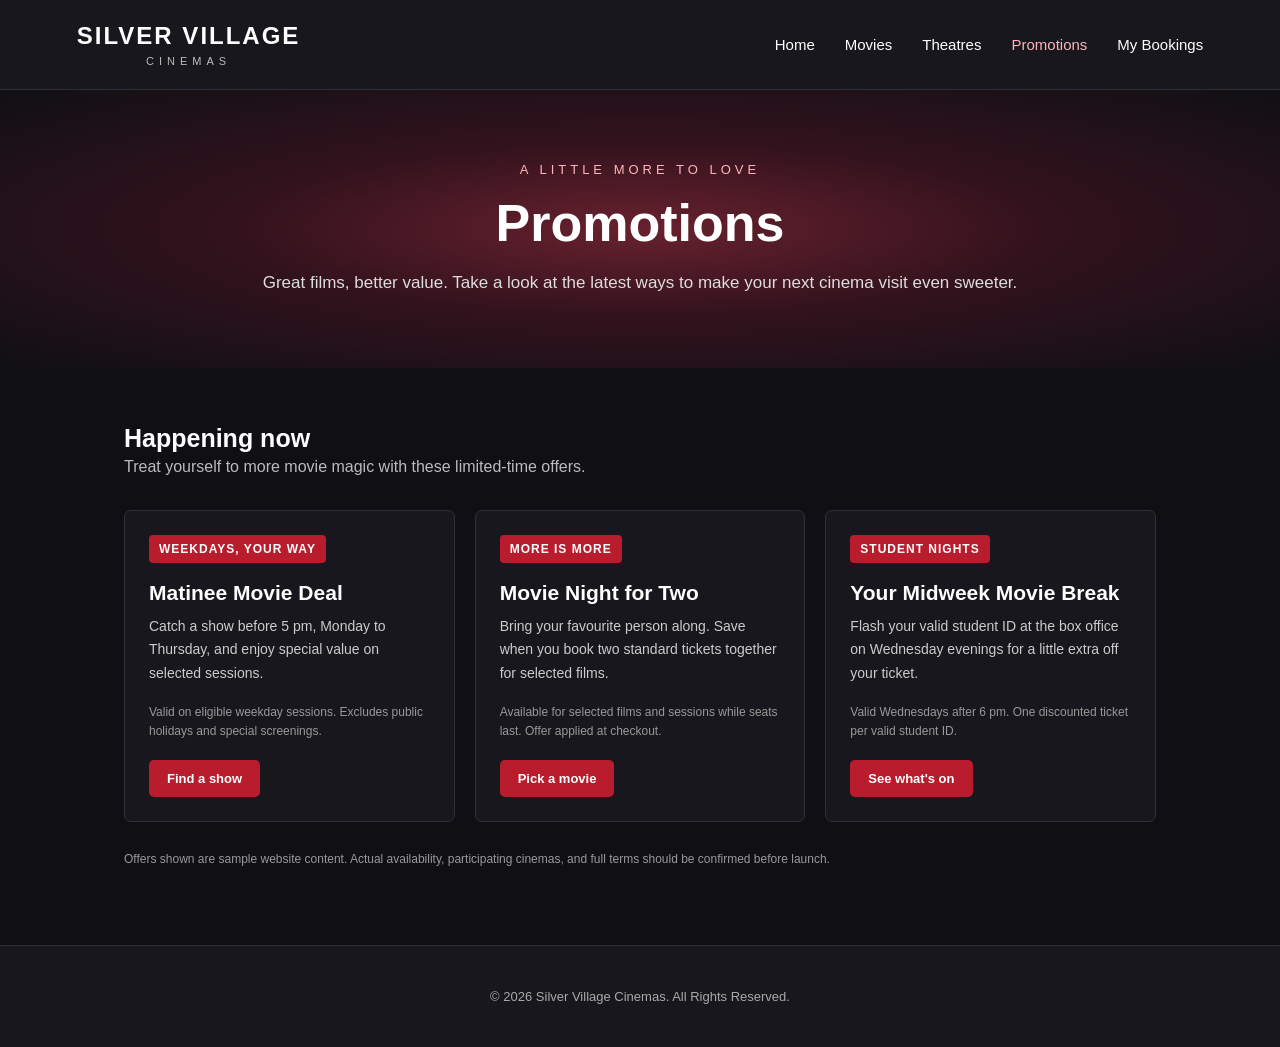
==== promotions.html @ b7fe672f "added theatre and promotions page" ====
<!DOCTYPE html>
<html lang="en">

<head>
    <meta charset="UTF-8">
    <meta name="viewport"
          content="width=device-width, initial-scale=1.0">

    <title>Promotions | Silver Village Cinemas</title>

    <link rel="stylesheet" href="style.css">
</head>

<body>

    <header class="site-header">
        <a href="index.html" class="logo">
            <h1>SILVER VILLAGE</h1>
            <span>CINEMAS</span>
        </a>

        <nav aria-label="Main navigation">
            <a href="index.html">Home</a>
            <a href="index.html#movies">Movies</a>
            <a href="theatres.html">Theatres</a>
            <a href="promotions.html" aria-current="page">Promotions</a>
            <a href="bookings.html">My Bookings</a>
        </nav>
    </header>

    <main>
        <section class="page-banner">
            <div class="page-banner-content">
                <p class="hero-label">A LITTLE MORE TO LOVE</p>
                <h2>Promotions</h2>
                <p>Great films, better value. Take a look at the latest ways to make your next cinema visit even sweeter.</p>
            </div>
        </section>

        <section class="content-section" aria-labelledby="promotion-list-heading">
            <h3 id="promotion-list-heading">Happening now</h3>
            <p class="content-intro">Treat yourself to more movie magic with these limited-time offers.</p>

            <div class="promotion-grid">
                <article class="promotion-card">
                    <div class="promotion-card-content">
                        <p class="promotion-value">Weekdays, your way</p>
                        <h4>Matinee Movie Deal</h4>
                        <p>Catch a show before 5 pm, Monday to Thursday, and enjoy special value on selected sessions.</p>
                        <p class="promotion-terms">Valid on eligible weekday sessions. Excludes public holidays and special screenings.</p>
                        <a href="index.html#movies" class="hero-btn">Find a show</a>
                    </div>
                </article>

                <article class="promotion-card">
                    <div class="promotion-card-content">
                        <p class="promotion-value">More is more</p>
                        <h4>Movie Night for Two</h4>
                        <p>Bring your favourite person along. Save when you book two standard tickets together for selected films.</p>
                        <p class="promotion-terms">Available for selected films and sessions while seats last. Offer applied at checkout.</p>
                        <a href="index.html#movies" class="hero-btn">Pick a movie</a>
                    </div>
                </article>

                <article class="promotion-card">
                    <div class="promotion-card-content">
                        <p class="promotion-value">Student nights</p>
                        <h4>Your Midweek Movie Break</h4>
                        <p>Flash your valid student ID at the box office on Wednesday evenings for a little extra off your ticket.</p>
                        <p class="promotion-terms">Valid Wednesdays after 6 pm. One discounted ticket per valid student ID.</p>
                        <a href="index.html#movies" class="hero-btn">See what's on</a>
                    </div>
                </article>
            </div>

            <p class="page-note">Offers shown are sample website content. Actual availability, participating cinemas, and full terms should be confirmed before launch.</p>
        </section>
    </main>

    <footer class="site-footer">
        <p>&copy; 2026 Silver Village Cinemas. All Rights Reserved.</p>
    </footer>

</body>
</html>
---- style.css ----
/* =========================
   GENERAL
========================= */

* {
    box-sizing: border-box;
}

html {
    scroll-behavior: smooth;
}

body {
    margin: 0;
    font-family: Arial, Helvetica, sans-serif;
    background-color: #101014;
    color: #ffffff;
}

a {
    color: inherit;
    text-decoration: none;
}

button,
input {
    font: inherit;
}

/* =========================
   HEADER
========================= */

.site-header {
    display: flex;
    justify-content: space-between;
    align-items: center;
    padding: 22px 6%;
    background-color: #17171d;
    border-bottom: 1px solid #303038;
}

.logo {
    display: flex;
    flex-direction: column;
    align-items: center;
}

.logo h1 {
    margin: 0;
    font-size: 24px;
    letter-spacing: 2px;
}

.logo span {
    margin-top: 5px;
    font-size: 11px;
    letter-spacing: 5px;
    color: #bbbbbb;
}

nav {
    display: flex;
    gap: 30px;
}

nav a {
    font-size: 15px;
    transition: color 0.2s;
}

nav a:hover {
    color: #e50914;
}

nav a[aria-current="page"] {
    color: #ffb5bd;
}

/* =========================
   PROMOTIONAL BANNER
========================= */

.hero-banner {
    min-height: 380px;
    display: flex;
    align-items: center;
    justify-content: center;
    text-align: center;
    padding: 50px 20px;

    background: radial-gradient(
        ellipse at center,
        #68212e 0%,
        #32121d 45%,
        #101014 100%
    );
}

.hero-content {
    max-width: 700px;
}

.hero-label {
    font-size: 13px;
    letter-spacing: 4px;
    color: #ffb5bd;
}

.hero-content h2 {
    font-size: clamp(32px, 5vw, 52px);
    margin: 18px 0;
}

.hero-content > p:not(.hero-label) {
    font-size: 17px;
    color: #dddddd;
}

.hero-btn {
    display: inline-block;
    margin-top: 25px;
    padding: 14px 32px;
    border-radius: 5px;
    background-color: #b91c2c;
    font-weight: bold;
    transition: background-color 0.2s;
}

.hero-btn:hover {
    background-color: #e50914;
}

/* =========================
   MOVIE SECTION
========================= */

.movie-section {
    max-width: 1300px;
    margin: 55px auto 80px;
    padding: 0 5%;
    scroll-margin-top: 30px;
}

.movie-heading {
    display: flex;
    justify-content: space-between;
    align-items: center;
    max-width: 430px;
}

.category-title {
    padding: 0;
    border: none;
    background: transparent;
    color: #ffffff;
    font-size: 26px;
    font-weight: 600;
    text-align: left;
    cursor: pointer;
}

.category-title:hover {
    color: #ffb5bd;
}

#category-counter {
    color: #999999;
    font-size: 13px;
}

/* =========================
   DRAGGABLE UNDERLINE
========================= */

.category-slider {
    display: flex;
    align-items: center;
    max-width: 430px;
    height: 24px;
    margin: 5px 0 28px;
}

#category-range {
    -webkit-appearance: none;
    appearance: none;

    width: 100%;
    height: 3px;
    margin: 0;
    border: none;
    border-radius: 3px;

    background: #44444b;
    cursor: pointer;
    touch-action: pan-y;
}

#category-range::-webkit-slider-thumb {
    -webkit-appearance: none;
    appearance: none;

    width: 26px;
    height: 7px;
    border: none;
    border-radius: 5px;

    background-color: #e50914;
    cursor: grab;
}

#category-range::-moz-range-thumb {
    width: 26px;
    height: 7px;
    border: none;
    border-radius: 5px;

    background-color: #e50914;
    cursor: grab;
}

#category-range:active::-webkit-slider-thumb {
    cursor: grabbing;
}

#category-range:focus-visible,
.category-title:focus-visible,
.buy-btn:focus-visible,
.carousel-prev:focus-visible,
.carousel-next:focus-visible {
    outline: 2px solid #ffffff;
    outline-offset: 5px;
}

/* =========================
   CAROUSEL
========================= */

.carousel-container {
    display: flex;
    align-items: center;
    gap: 15px;
    width: 100%;
}

.movie-carousel {
    display: flex;
    flex: 1;
    gap: 20px;
    min-width: 0;

    overflow-x: auto;
    padding: 5px 0 15px;

    scroll-behavior: smooth;
    scroll-snap-type: x mandatory;
    scrollbar-width: none;

    opacity: 1;
    transition: opacity 0.25s ease;
}

.movie-carousel::-webkit-scrollbar {
    display: none;
}

.movie-carousel.is-changing {
    opacity: 0;
}

.carousel-prev,
.carousel-next {
    flex-shrink: 0;
    width: 42px;
    height: 42px;

    border: 1px solid #44444b;
    border-radius: 50%;

    background-color: #24242b;
    color: #ffffff;
    font-size: 20px;
    cursor: pointer;

    transition: background-color 0.2s;
}

.carousel-prev:hover:not(:disabled),
.carousel-next:hover:not(:disabled) {
    background-color: #b91c2c;
}

.carousel-prev:disabled,
.carousel-next:disabled {
    opacity: 0.3;
    cursor: not-allowed;
}

/* =========================
   MOVIE POSTER
========================= */

.movie-card {
    position: relative;

    flex: 0 0 205px;
    width: 205px;
    aspect-ratio: 2 / 3;

    overflow: hidden;
    border-radius: 6px;
    background-color: #25252d;

    scroll-snap-align: start;
}

.movie-poster {
    display: block;
    width: 100%;
    height: 100%;
    object-fit: cover;

    transition: transform 0.3s ease;
}

.movie-card:hover .movie-poster {
    transform: scale(1.05);
}

/* =========================
   POSTER HOVER OVERLAY
========================= */

.movie-overlay {
    position: absolute;
    inset: 0;
    padding: 15px;

    display: flex;
    flex-direction: column;
    align-items: center;
    justify-content: center;

    text-align: center;
    background-color: rgba(0, 0, 0, 0.86);

    opacity: 0;
    transition: opacity 0.3s ease;
}

.movie-card:hover .movie-overlay,
.movie-card:focus-within .movie-overlay {
    opacity: 1;
}

.movie-overlay h3 {
    margin: 0 0 15px;
    font-size: 18px;
}

.movie-runtime {
    margin: 5px 0;
    font-size: 14px;
    color: #eeeeee;
}

.movie-rating {
    display: inline-block;
    padding: 5px 10px;
    margin-top: 10px;

    background-color: #3c3c46;
    border-radius: 4px;

    font-size: 12px;
    font-weight: bold;
}

.movie-advisory {
    margin: 10px 0;
    font-size: 12px;
    line-height: 1.5;
    color: #cccccc;
}

/* =========================
   BUY / VIEW DETAILS BUTTON
========================= */

.buy-btn {
    display: block;
    width: 100%;
    margin-top: 18px;
    padding: 12px 10px;

    border-radius: 5px;
    background-color: #b91c2c;
    color: #ffffff;

    font-size: 13px;
    font-weight: bold;
    text-align: center;

    transition: background-color 0.2s;
}

.buy-btn:hover {
    background-color: #e50914;
}

.empty-message {
    color: #aaaaaa;
    padding: 30px 10px;
}

/* =========================
   FOOTER
========================= */

.site-footer {
    padding: 30px 20px;
    background-color: #17171d;
    border-top: 1px solid #303038;

    color: #aaaaaa;
    text-align: center;
    font-size: 13px;
}

/* =========================
   INFORMATION PAGES
========================= */

.page-banner {
    padding: 72px 20px;
    text-align: center;
    background: radial-gradient(
        ellipse at center,
        #68212e 0%,
        #32121d 45%,
        #101014 100%
    );
}

.page-banner-content {
    max-width: 760px;
    margin: 0 auto;
}

.page-banner .hero-label {
    margin: 0;
}

.page-banner h2 {
    margin: 16px 0;
    font-size: clamp(34px, 5vw, 52px);
}

.page-banner p:not(.hero-label) {
    margin: 0;
    color: #dddddd;
    font-size: 17px;
    line-height: 1.6;
}

.content-section {
    max-width: 1160px;
    margin: 0 auto;
    padding: 56px 5% 76px;
}

.content-intro {
    max-width: 680px;
    margin: 0 0 30px;
    color: #bbbbbb;
    line-height: 1.7;
}

.content-section h3 {
    margin: 0;
    font-size: 25px;
}

.theatre-grid,
.promotion-grid {
    display: grid;
    grid-template-columns: repeat(3, minmax(0, 1fr));
    gap: 20px;
}

.theatre-card,
.promotion-card {
    overflow: hidden;
    border: 1px solid #303038;
    border-radius: 7px;
    background-color: #17171d;
}

.theatre-card {
    padding: 25px;
}

.card-kicker {
    margin: 0 0 10px;
    color: #ffb5bd;
    font-size: 11px;
    font-weight: bold;
    letter-spacing: 2px;
    text-transform: uppercase;
}

.theatre-card h4,
.promotion-card h4 {
    margin: 0;
    font-size: 21px;
}

.theatre-location {
    margin: 8px 0 18px;
    color: #bbbbbb;
}

.theatre-card p:not(.card-kicker):not(.theatre-location) {
    color: #cccccc;
    font-size: 14px;
    line-height: 1.6;
}

.amenity-list {
    display: flex;
    flex-wrap: wrap;
    gap: 8px;
    margin: 20px 0 0;
    padding: 0;
    list-style: none;
}

.amenity-list li {
    padding: 6px 9px;
    border-radius: 4px;
    background: #292930;
    color: #dddddd;
    font-size: 11px;
}

.promotion-card {
    display: flex;
    flex-direction: column;
}

.promotion-card-content {
    display: flex;
    flex: 1;
    flex-direction: column;
    align-items: flex-start;
    padding: 24px;
}

.promotion-value {
    display: inline-block;
    margin: 0 0 18px;
    padding: 7px 10px;
    border-radius: 4px;
    background: #b91c2c;
    color: #ffffff;
    font-size: 12px;
    font-weight: bold;
    letter-spacing: 1px;
    text-transform: uppercase;
}

.promotion-card h4 {
    margin-bottom: 10px;
}

.promotion-card-content > p:not(.promotion-value) {
    margin: 0 0 18px;
    color: #cccccc;
    font-size: 14px;
    line-height: 1.65;
}

.promotion-terms {
    margin-top: auto !important;
    color: #999999 !important;
    font-size: 12px !important;
}

.promotion-card .hero-btn {
    margin-top: 0;
    padding: 11px 18px;
    font-size: 13px;
}

.page-note {
    margin: 28px 0 0;
    color: #999999;
    font-size: 12px;
    line-height: 1.6;
}

.page-cta {
    display: flex;
    align-items: center;
    justify-content: space-between;
    gap: 24px;
    margin-top: 38px;
    padding: 25px;
    border: 1px solid #303038;
    border-radius: 7px;
    background: #17171d;
}

.page-cta p {
    margin: 8px 0 0;
    color: #bbbbbb;
    line-height: 1.5;
}

.page-cta .hero-btn {
    flex-shrink: 0;
    margin-top: 0;
}

.page-cta .hero-btn:focus-visible,
.promotion-card .hero-btn:focus-visible {
    outline: 2px solid #ffffff;
    outline-offset: 4px;
}

/* =========================
   SMALLER SCREENS
========================= */

@media (max-width: 768px) {

    .site-header {
        flex-direction: column;
        gap: 20px;
    }

    nav {
        flex-wrap: wrap;
        justify-content: center;
        gap: 15px;
    }

    .page-banner {
        padding: 56px 20px;
    }

    .content-section {
        padding-top: 42px;
        padding-bottom: 56px;
    }

    .theatre-grid,
    .promotion-grid {
        grid-template-columns: repeat(2, minmax(0, 1fr));
    }

    .hero-banner {
        min-height: 300px;
    }

    .movie-section {
        margin-top: 40px;
    }

    .category-title {
        font-size: 23px;
    }

    .movie-card {
        flex-basis: 165px;
        width: 165px;
    }

    .movie-carousel {
        gap: 12px;
    }

    .carousel-container {
        gap: 8px;
    }

    .carousel-prev,
    .carousel-next {
        width: 32px;
        height: 32px;
        font-size: 15px;
    }

    .page-cta {
        align-items: flex-start;
        flex-direction: column;
    }

    .movie-overlay h3 {
        font-size: 15px;
    }

    .movie-runtime,
    .movie-advisory {
        font-size: 11px;
    }
}

@media (max-width: 480px) {
    .theatre-grid,
    .promotion-grid {
        grid-template-columns: 1fr;
    }
}

/* Touchscreens: keep booking actions accessible */
@media (hover: none) {
    .movie-overlay {
        opacity: 1;
        background-color: rgba(0, 0, 0, 0.72);
    }
}

/* Accessibility */
@media (prefers-reduced-motion: reduce) {
    html,
    .movie-carousel {
        scroll-behavior: auto;
    }

    .movie-carousel,
    .movie-poster,
    .movie-overlay {
        transition: none;
    }
}
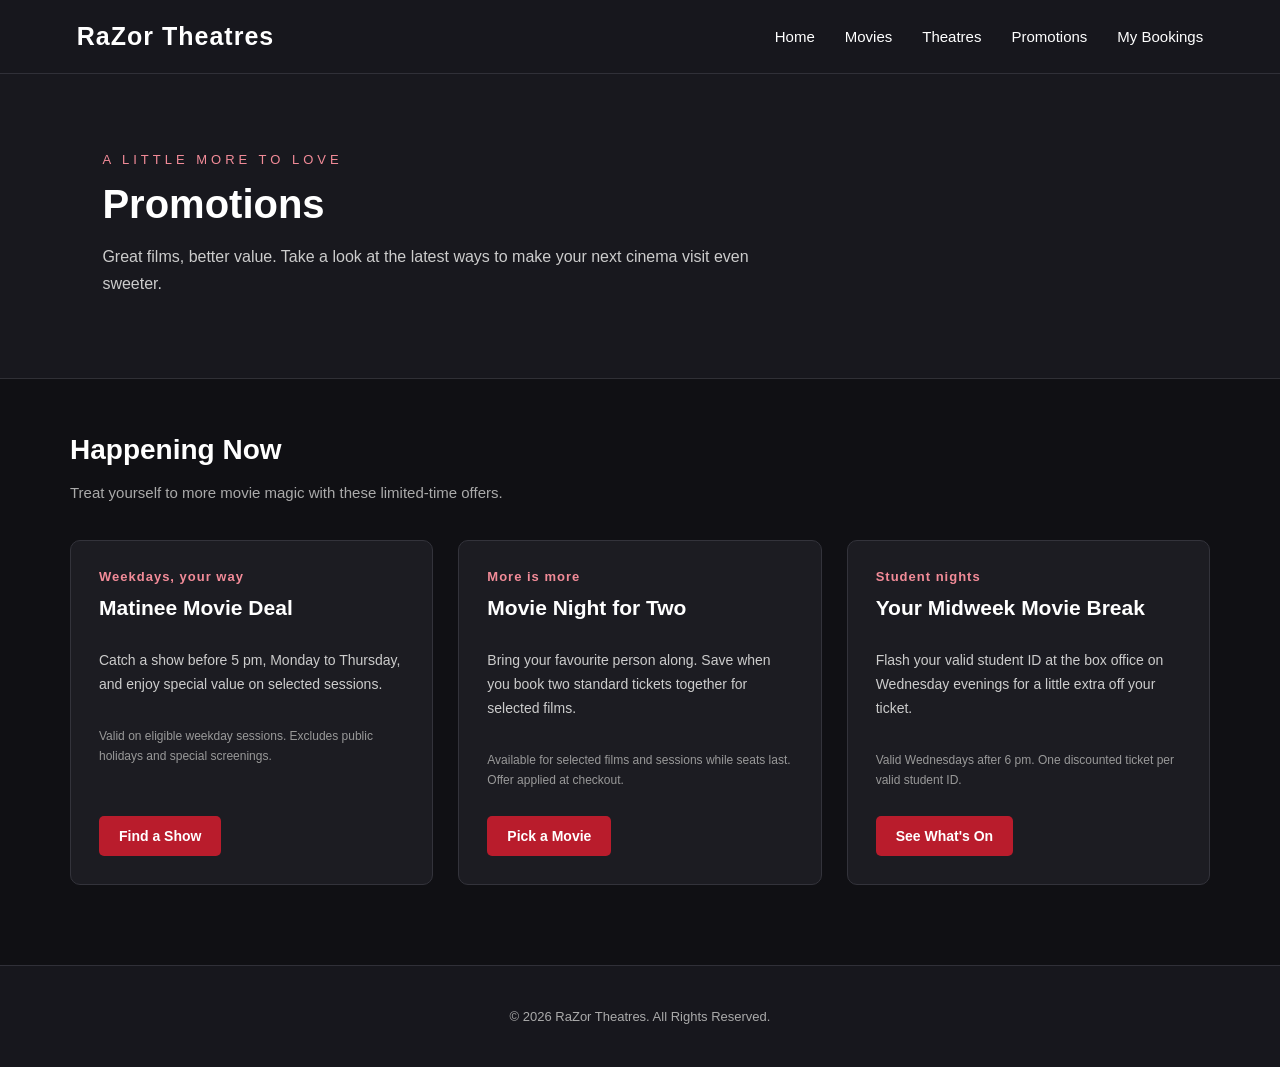
==== commit 659a4cf8: "projectcinema 2.0" ====
--- a/promotions.html
+++ b/promotions.html
@@ -1,29 +1,25 @@
+
 <!DOCTYPE html>
 <html lang="en">
 
 <head>
     <meta charset="UTF-8">
-    <meta name="viewport"
-          content="width=device-width, initial-scale=1.0">
-
-    <title>Promotions | Silver Village Cinemas</title>
-
+    <meta name="viewport" content="width=device-width, initial-scale=1.0">
+    <title>Promotions | RaZor Theatres</title>
     <link rel="stylesheet" href="style.css">
 </head>
 
 <body>
-
     <header class="site-header">
-        <a href="index.html" class="logo">
-            <h1>SILVER VILLAGE</h1>
-            <span>CINEMAS</span>
+        <a href="index.php" class="logo">
+            <h1>RaZor Theatres</h1>
         </a>
 
-        <nav aria-label="Main navigation">
-            <a href="index.html">Home</a>
-            <a href="index.html#movies">Movies</a>
-            <a href="theatres.html">Theatres</a>
-            <a href="promotions.html" aria-current="page">Promotions</a>
+        <nav>
+            <a href="index.php">Home</a>
+            <a href="index.php#movies">Movies</a>
+            <a href="theatres.php">Theatres</a>
+            <a href="promotions.html">Promotions</a>
             <a href="bookings.html">My Bookings</a>
         </nav>
     </header>
@@ -33,22 +29,35 @@
             <div class="page-banner-content">
                 <p class="hero-label">A LITTLE MORE TO LOVE</p>
                 <h2>Promotions</h2>
-                <p>Great films, better value. Take a look at the latest ways to make your next cinema visit even sweeter.</p>
+                <p>
+                    Great films, better value. Take a look at the latest ways
+                    to make your next cinema visit even sweeter.
+                </p>
             </div>
         </section>
 
         <section class="content-section" aria-labelledby="promotion-list-heading">
-            <h3 id="promotion-list-heading">Happening now</h3>
-            <p class="content-intro">Treat yourself to more movie magic with these limited-time offers.</p>
+            <h3 id="promotion-list-heading">Happening Now</h3>
+            <p class="content-intro">
+                Treat yourself to more movie magic with these limited-time offers.
+            </p>
 
             <div class="promotion-grid">
                 <article class="promotion-card">
                     <div class="promotion-card-content">
                         <p class="promotion-value">Weekdays, your way</p>
                         <h4>Matinee Movie Deal</h4>
-                        <p>Catch a show before 5 pm, Monday to Thursday, and enjoy special value on selected sessions.</p>
-                        <p class="promotion-terms">Valid on eligible weekday sessions. Excludes public holidays and special screenings.</p>
-                        <a href="index.html#movies" class="hero-btn">Find a show</a>
+                        <p>
+                            Catch a show before 5 pm, Monday to Thursday,
+                            and enjoy special value on selected sessions.
+                        </p>
+                        <p class="promotion-terms">
+                            Valid on eligible weekday sessions. Excludes public
+                            holidays and special screenings.
+                        </p>
+                        <a href="index.php#movies" class="hero-btn">
+                            Find a Show
+                        </a>
                     </div>
                 </article>
 
@@ -56,9 +65,17 @@
                     <div class="promotion-card-content">
                         <p class="promotion-value">More is more</p>
                         <h4>Movie Night for Two</h4>
-                        <p>Bring your favourite person along. Save when you book two standard tickets together for selected films.</p>
-                        <p class="promotion-terms">Available for selected films and sessions while seats last. Offer applied at checkout.</p>
-                        <a href="index.html#movies" class="hero-btn">Pick a movie</a>
+                        <p>
+                            Bring your favourite person along. Save when you book
+                            two standard tickets together for selected films.
+                        </p>
+                        <p class="promotion-terms">
+                            Available for selected films and sessions while seats
+                            last. Offer applied at checkout.
+                        </p>
+                        <a href="index.php#movies" class="hero-btn">
+                            Pick a Movie
+                        </a>
                     </div>
                 </article>
 
@@ -66,20 +83,25 @@
                     <div class="promotion-card-content">
                         <p class="promotion-value">Student nights</p>
                         <h4>Your Midweek Movie Break</h4>
-                        <p>Flash your valid student ID at the box office on Wednesday evenings for a little extra off your ticket.</p>
-                        <p class="promotion-terms">Valid Wednesdays after 6 pm. One discounted ticket per valid student ID.</p>
-                        <a href="index.html#movies" class="hero-btn">See what's on</a>
+                        <p>
+                            Flash your valid student ID at the box office on
+                            Wednesday evenings for a little extra off your ticket.
+                        </p>
+                        <p class="promotion-terms">
+                            Valid Wednesdays after 6 pm. One discounted ticket
+                            per valid student ID.
+                        </p>
+                        <a href="index.php#movies" class="hero-btn">
+                            See What's On
+                        </a>
                     </div>
                 </article>
             </div>
-
-            <p class="page-note">Offers shown are sample website content. Actual availability, participating cinemas, and full terms should be confirmed before launch.</p>
         </section>
     </main>
 
     <footer class="site-footer">
-        <p>&copy; 2026 Silver Village Cinemas. All Rights Reserved.</p>
+        <p>&copy; 2026 RaZor Theatres. All Rights Reserved.</p>
     </footer>
-
 </body>
 </html>
--- a/style.css
+++ b/style.css
@@ -1,8 +1,5 @@
 
-/* =========================
-   GENERAL
-========================= */
-
+/*General Style*/
 * {
     box-sizing: border-box;
 }
@@ -15,23 +12,20 @@
     margin: 0;
     font-family: Arial, Helvetica, sans-serif;
     background-color: #101014;
-    color: #ffffff;
+    color: white;
 }
 
 a {
+    text-decoration: none;
     color: inherit;
-    text-decoration: none;
-}
-
-button,
-input {
+}
+
+button {
     font: inherit;
 }
 
-/* =========================
-   HEADER
-========================= */
-
+
+/*Header*/
 .site-header {
     display: flex;
     justify-content: space-between;
@@ -41,52 +35,34 @@
     border-bottom: 1px solid #303038;
 }
 
-.logo {
-    display: flex;
-    flex-direction: column;
-    align-items: center;
-}
-
 .logo h1 {
     margin: 0;
-    font-size: 24px;
-    letter-spacing: 2px;
-}
-
-.logo span {
-    margin-top: 5px;
-    font-size: 11px;
-    letter-spacing: 5px;
-    color: #bbbbbb;
-}
-
-nav {
-    display: flex;
+    font-size: 25px;
+    letter-spacing: 1px;
+}
+
+.site-header nav {
+    display: flex;
+    align-items: center;
     gap: 30px;
 }
 
-nav a {
+.site-header nav a {
     font-size: 15px;
-    transition: color 0.2s;
-}
-
-nav a:hover {
+    transition: color 0.2s ease;
+}
+
+.site-header nav a:hover {
     color: #e50914;
 }
 
-nav a[aria-current="page"] {
-    color: #ffb5bd;
-}
-
-/* =========================
-   PROMOTIONAL BANNER
-========================= */
-
+
+/*Hero Banner*/
 .hero-banner {
     min-height: 380px;
     display: flex;
-    align-items: center;
     justify-content: center;
+    align-items: center;
     text-align: center;
     padding: 50px 20px;
 
@@ -109,12 +85,11 @@
 }
 
 .hero-content h2 {
-    font-size: clamp(32px, 5vw, 52px);
+    font-size: 48px;
     margin: 18px 0;
 }
 
-.hero-content > p:not(.hero-label) {
-    font-size: 17px;
+.hero-content p {
     color: #dddddd;
 }
 
@@ -122,168 +97,130 @@
     display: inline-block;
     margin-top: 25px;
     padding: 14px 32px;
+
+    background-color: #b91c2c;
     border-radius: 5px;
-    background-color: #b91c2c;
-    font-weight: bold;
-    transition: background-color 0.2s;
+
+    color: white;
+    font-weight: bold;
+
+    transition: background-color 0.2s ease;
 }
 
 .hero-btn:hover {
     background-color: #e50914;
 }
 
-/* =========================
-   MOVIE SECTION
-========================= */
-
+
+/*Movie Section*/
 .movie-section {
     max-width: 1300px;
     margin: 55px auto 80px;
     padding: 0 5%;
-    scroll-margin-top: 30px;
-}
-
-.movie-heading {
-    display: flex;
-    justify-content: space-between;
-    align-items: center;
-    max-width: 430px;
-}
-
-.category-title {
-    padding: 0;
+}
+
+/*Now Showing / Coming Soon Tabs*/
+.movie-tabs {
+    display: flex;
+    gap: 35px;
+
+    margin-bottom: 30px;
+    border-bottom: 1px solid #44444b;
+}
+
+.movie-tab {
+    position: relative;
+
+    padding: 0 0 15px;
     border: none;
-    background: transparent;
-    color: #ffffff;
-    font-size: 26px;
-    font-weight: 600;
-    text-align: left;
+
+    background: none;
+    color: #999999;
+
+    font-size: 24px;
+    font-weight: bold;
+
     cursor: pointer;
-}
-
-.category-title:hover {
-    color: #ffb5bd;
-}
-
-#category-counter {
-    color: #999999;
-    font-size: 13px;
-}
-
-/* =========================
-   DRAGGABLE UNDERLINE
-========================= */
-
-.category-slider {
-    display: flex;
-    align-items: center;
-    max-width: 430px;
-    height: 24px;
-    margin: 5px 0 28px;
-}
-
-#category-range {
-    -webkit-appearance: none;
-    appearance: none;
+    transition: color 0.2s ease;
+}
+
+.movie-tab:hover {
+    color: white;
+}
+
+.movie-tab.active {
+    color: white;
+}
+
+.movie-tab.active::after {
+    content: "";
+
+    position: absolute;
+    bottom: -1px;
+    left: 0;
 
     width: 100%;
     height: 3px;
-    margin: 0;
-    border: none;
-    border-radius: 3px;
-
-    background: #44444b;
-    cursor: pointer;
-    touch-action: pan-y;
-}
-
-#category-range::-webkit-slider-thumb {
-    -webkit-appearance: none;
-    appearance: none;
-
-    width: 26px;
-    height: 7px;
-    border: none;
-    border-radius: 5px;
 
     background-color: #e50914;
-    cursor: grab;
-}
-
-#category-range::-moz-range-thumb {
-    width: 26px;
-    height: 7px;
-    border: none;
-    border-radius: 5px;
-
-    background-color: #e50914;
-    cursor: grab;
-}
-
-#category-range:active::-webkit-slider-thumb {
-    cursor: grabbing;
-}
-
-#category-range:focus-visible,
-.category-title:focus-visible,
-.buy-btn:focus-visible,
-.carousel-prev:focus-visible,
-.carousel-next:focus-visible {
-    outline: 2px solid #ffffff;
-    outline-offset: 5px;
-}
-
-/* =========================
-   CAROUSEL
-========================= */
-
+}
+
+.movie-tab:focus-visible {
+    outline: 2px solid white;
+    outline-offset: 4px;
+}
+
+.movie-category[hidden] {
+    display: none;
+}
+
+/*Carousel Container and Movie Carousel*/
 .carousel-container {
     display: flex;
     align-items: center;
     gap: 15px;
-    width: 100%;
 }
 
 .movie-carousel {
     display: flex;
     flex: 1;
     gap: 20px;
+
     min-width: 0;
-
     overflow-x: auto;
+
     padding: 5px 0 15px;
 
     scroll-behavior: smooth;
     scroll-snap-type: x mandatory;
     scrollbar-width: none;
-
-    opacity: 1;
-    transition: opacity 0.25s ease;
 }
 
 .movie-carousel::-webkit-scrollbar {
     display: none;
-}
-
-.movie-carousel.is-changing {
-    opacity: 0;
 }
 
 .carousel-prev,
 .carousel-next {
     flex-shrink: 0;
+
     width: 42px;
     height: 42px;
 
+    display: flex;
+    justify-content: center;
+    align-items: center;
+
     border: 1px solid #44444b;
     border-radius: 50%;
 
     background-color: #24242b;
-    color: #ffffff;
+    color: white;
+
     font-size: 20px;
     cursor: pointer;
 
-    transition: background-color 0.2s;
+    transition: background-color 0.2s ease;
 }
 
 .carousel-prev:hover:not(:disabled),
@@ -297,19 +234,18 @@
     cursor: not-allowed;
 }
 
-/* =========================
-   MOVIE POSTER
-========================= */
-
+/*Movie Details (Index Page)*/
 .movie-card {
     position: relative;
 
     flex: 0 0 205px;
     width: 205px;
+
     aspect-ratio: 2 / 3;
 
     overflow: hidden;
     border-radius: 6px;
+
     background-color: #25252d;
 
     scroll-snap-align: start;
@@ -317,8 +253,10 @@
 
 .movie-poster {
     display: block;
+
     width: 100%;
     height: 100%;
+
     object-fit: cover;
 
     transition: transform 0.3s ease;
@@ -327,14 +265,11 @@
 .movie-card:hover .movie-poster {
     transform: scale(1.05);
 }
-
-/* =========================
-   POSTER HOVER OVERLAY
-========================= */
 
 .movie-overlay {
     position: absolute;
     inset: 0;
+
     padding: 15px;
 
     display: flex;
@@ -343,6 +278,7 @@
     justify-content: center;
 
     text-align: center;
+
     background-color: rgba(0, 0, 0, 0.86);
 
     opacity: 0;
@@ -365,373 +301,540 @@
     color: #eeeeee;
 }
 
-.movie-rating {
-    display: inline-block;
-    padding: 5px 10px;
+.movie-rating-img {
+    width: 45px;
+    height: auto;
     margin-top: 10px;
-
-    background-color: #3c3c46;
-    border-radius: 4px;
-
-    font-size: 12px;
-    font-weight: bold;
+    background: transparent;
+    object-fit: contain;
 }
 
 .movie-advisory {
     margin: 10px 0;
+
     font-size: 12px;
     line-height: 1.5;
-    color: #cccccc;
-}
-
-/* =========================
-   BUY / VIEW DETAILS BUTTON
-========================= */
+
+    color: #cccccc;
+}
+
+.movie-release {
+    color: #ffb5bd;
+
+    font-size: 13px;
+    font-weight: bold;
+
+    margin: 10px 0;
+}
 
 .buy-btn {
     display: block;
     width: 100%;
+
     margin-top: 18px;
     padding: 12px 10px;
 
     border-radius: 5px;
+
     background-color: #b91c2c;
-    color: #ffffff;
+    color: white;
 
     font-size: 13px;
     font-weight: bold;
     text-align: center;
 
-    transition: background-color 0.2s;
+    transition: background-color 0.2s ease;
 }
 
 .buy-btn:hover {
     background-color: #e50914;
 }
 
-.empty-message {
+/*Movie Details Page*/
+.movie-details-section {
+    max-width: 1200px;
+    margin: 50px auto 90px;
+    padding: 0 5%;
+}
+
+.back-link {
+    display: inline-block;
+    margin-bottom: 35px;
+    color: #bbbbbb;
+    font-size: 14px;
+}
+
+.back-link:hover {
+    color: #ffffff;
+}
+
+.movie-details-container {
+    display: flex;
+    align-items: flex-start;
+    gap: 55px;
+}
+
+.details-poster {
+    flex: 0 0 300px;
+}
+
+.details-poster img {
+    display: block;
+    width: 100%;
+    height: auto;
+    border-radius: 8px;
+}
+
+.details-info {
+    flex: 1;
+}
+
+.details-info h2 {
+    margin: 0 0 20px;
+    font-size: 38px;
+}
+
+.details-meta {
+    display: flex;
+    align-items: center;
+    flex-wrap: wrap;
+    gap: 20px;
+    margin-bottom: 25px;
+    color: #cccccc;
+    font-size: 15px;
+}
+
+.details-rating {
+    width: 45px;
+    height: auto;
+    object-fit: contain;
+}
+
+.details-advisory,
+.details-release {
+    color: #cccccc;
+    font-size: 15px;
+    line-height: 1.7;
+    margin: 10px 0;
+}
+
+.details-advisory strong,
+.details-release strong {
+    color: #ffffff;
+}
+
+.details-synopsis {
+    margin-top: 35px;
+}
+
+.details-synopsis h3 {
+    font-size: 22px;
+    margin-bottom: 15px;
+}
+
+.details-synopsis p {
+    color: #cccccc;
+    font-size: 15px;
+    line-height: 1.9;
+}
+
+.details-book-btn {
+    display: inline-block;
+    margin-top: 35px;
+    padding: 15px 40px;
+    background-color: #b91c2c;
+    color: #ffffff;
+    border-radius: 5px;
+    font-size: 14px;
+    font-weight: bold;
+}
+
+.details-book-btn:hover {
+    background-color: #e50914;
+}
+
+.showtimes-section {
+    margin-top: 35px;
+}
+
+.showtimes-section h3 {
+    font-size: 24px;
+    margin-bottom: 25px;
+}
+
+.screening-date {
+    margin-bottom: 30px;
+}
+
+.screening-date > h4 {
+    margin-bottom: 15px;
+    color: #ffffff;
+    font-size: 17px;
+}
+
+.cinema-showtimes {
+    margin-bottom: 20px;
+}
+
+.cinema-showtimes h4 {
+    margin-bottom: 12px;
+    color: #cccccc;
+    font-size: 15px;
+}
+
+.showtime-buttons {
+    display: flex;
+    flex-wrap: wrap;
+    gap: 12px;
+}
+
+.showtime-btn {
+    padding: 10px 18px;
+    border: 1px solid #b91c2c;
+    border-radius: 5px;
+    color: #ffffff;
+    text-decoration: none;
+    font-size: 14px;
+}
+
+.showtime-btn:hover {
+    background-color: #b91c2c;
+}
+
+/* SHOWTIMES HEADING AND CALENDAR */
+
+.showtimes-header {
+    display: flex;
+    flex-direction: row;
+    align-items: center;
+    gap: 20px;
+    margin-bottom: 20px;
+}
+
+.showtimes-header h3 {
+    margin: 0;
+}
+
+.showtimes-header .screening-calendar {
+    margin: 0;
+}
+
+#screening-date {
+    background-color: #24242a;
+    color: white;
+    border: 1px solid #555;
+    border-radius: 5px;
+    padding: 8px 12px;
+    font-family: inherit;
+    font-size: 14px;
+    color-scheme: dark;
+    cursor: pointer;
+}
+
+.coming-soon-label {
+    display: inline-block;
+    margin-top: 30px;
+    padding: 12px 20px;
+    border: 1px solid #b91c2c;
+    border-radius: 5px;
+    color: #ffb5bd;
+    font-weight: bold;
+}
+
+ /*Promotions*/
+.page-banner {
+    background-color: #18181e;
+    padding: 65px 8%;
+    border-bottom: 1px solid #303036;
+}
+
+.page-banner-content {
+    max-width: 1200px;
+    margin: 0 auto;
+}
+
+.page-banner .hero-label {
+    color: #f28b98;
+    font-size: 13px;
+    letter-spacing: 4px;
+    margin-bottom: 15px;
+}
+
+.page-banner h2 {
+    color: #ffffff;
+    font-size: 40px;
+    margin: 0 0 15px;
+}
+
+.page-banner-content > p:last-child {
+    color: #cccccc;
+    font-size: 16px;
+    line-height: 1.7;
+    max-width: 700px;
+}
+
+.content-section {
+    max-width: 1200px;
+    margin: 0 auto;
+    padding: 55px 30px 80px;
+}
+
+.content-section h3 {
+    color: #ffffff;
+    font-size: 28px;
+    margin: 0 0 12px;
+}
+
+.content-intro {
     color: #aaaaaa;
-    padding: 30px 10px;
-}
-
-/* =========================
-   FOOTER
-========================= */
-
-.site-footer {
-    padding: 30px 20px;
-    background-color: #17171d;
-    border-top: 1px solid #303038;
-
-    color: #aaaaaa;
-    text-align: center;
-    font-size: 13px;
-}
-
-/* =========================
-   INFORMATION PAGES
-========================= */
-
-.page-banner {
-    padding: 72px 20px;
-    text-align: center;
-    background: radial-gradient(
-        ellipse at center,
-        #68212e 0%,
-        #32121d 45%,
-        #101014 100%
-    );
-}
-
-.page-banner-content {
-    max-width: 760px;
-    margin: 0 auto;
-}
-
-.page-banner .hero-label {
-    margin: 0;
-}
-
-.page-banner h2 {
-    margin: 16px 0;
-    font-size: clamp(34px, 5vw, 52px);
-}
-
-.page-banner p:not(.hero-label) {
-    margin: 0;
-    color: #dddddd;
-    font-size: 17px;
+    font-size: 15px;
+    margin-bottom: 35px;
     line-height: 1.6;
 }
 
-.content-section {
-    max-width: 1160px;
-    margin: 0 auto;
-    padding: 56px 5% 76px;
-}
-
-.content-intro {
-    max-width: 680px;
-    margin: 0 0 30px;
-    color: #bbbbbb;
-    line-height: 1.7;
-}
-
-.content-section h3 {
-    margin: 0;
-    font-size: 25px;
-}
-
-.theatre-grid,
 .promotion-grid {
     display: grid;
     grid-template-columns: repeat(3, minmax(0, 1fr));
-    gap: 20px;
-}
-
-.theatre-card,
+    gap: 25px;
+}
+
 .promotion-card {
+    background-color: #1c1c22;
+    border: 1px solid #33333b;
+    border-radius: 10px;
     overflow: hidden;
-    border: 1px solid #303038;
-    border-radius: 7px;
-    background-color: #17171d;
-}
-
-.theatre-card {
-    padding: 25px;
-}
-
-.card-kicker {
-    margin: 0 0 10px;
-    color: #ffb5bd;
-    font-size: 11px;
-    font-weight: bold;
-    letter-spacing: 2px;
-    text-transform: uppercase;
-}
-
-.theatre-card h4,
-.promotion-card h4 {
-    margin: 0;
-    font-size: 21px;
-}
-
-.theatre-location {
-    margin: 8px 0 18px;
-    color: #bbbbbb;
-}
-
-.theatre-card p:not(.card-kicker):not(.theatre-location) {
-    color: #cccccc;
-    font-size: 14px;
-    line-height: 1.6;
-}
-
-.amenity-list {
-    display: flex;
-    flex-wrap: wrap;
-    gap: 8px;
-    margin: 20px 0 0;
-    padding: 0;
-    list-style: none;
-}
-
-.amenity-list li {
-    padding: 6px 9px;
-    border-radius: 4px;
-    background: #292930;
-    color: #dddddd;
-    font-size: 11px;
-}
-
-.promotion-card {
-    display: flex;
-    flex-direction: column;
+    transition: transform 0.2s, border-color 0.2s;
+}
+
+.promotion-card:hover {
+    transform: translateY(-5px);
+    border-color: #b91c2c;
 }
 
 .promotion-card-content {
-    display: flex;
-    flex: 1;
+    padding: 28px;
+    display: flex;
     flex-direction: column;
     align-items: flex-start;
-    padding: 24px;
+    height: 100%;
+    box-sizing: border-box;
 }
 
 .promotion-value {
-    display: inline-block;
-    margin: 0 0 18px;
-    padding: 7px 10px;
-    border-radius: 4px;
-    background: #b91c2c;
-    color: #ffffff;
-    font-size: 12px;
+    color: #f28b98;
+    font-size: 13px;
     font-weight: bold;
     letter-spacing: 1px;
-    text-transform: uppercase;
+    margin: 0 0 12px;
 }
 
 .promotion-card h4 {
-    margin-bottom: 10px;
+    color: #ffffff;
+    font-size: 21px;
+    margin: 0 0 15px;
 }
 
 .promotion-card-content > p:not(.promotion-value) {
-    margin: 0 0 18px;
-    color: #cccccc;
-    font-size: 14px;
-    line-height: 1.65;
+    color: #cccccc;
+    font-size: 14px;
+    line-height: 1.7;
 }
 
 .promotion-terms {
-    margin-top: auto !important;
     color: #999999 !important;
     font-size: 12px !important;
+    margin-top: 15px;
+    margin-bottom: 25px;
 }
 
 .promotion-card .hero-btn {
-    margin-top: 0;
-    padding: 11px 18px;
+    display: inline-block;
+    margin-top: auto;
+    padding: 12px 20px;
+    background-color: #b91c2c;
+    color: #ffffff;
+    text-decoration: none;
+    border-radius: 5px;
+    font-size: 14px;
+    font-weight: bold;
+}
+
+.promotion-card .hero-btn:hover {
+    background-color: #d12236;
+}
+
+/*Theatres*/
+.theatre-grid {
+    display: grid;
+    grid-template-columns: repeat(3, minmax(0, 1fr));
+    gap: 25px;
+}
+
+.theatre-card {
+    display: flex;
+    flex-direction: column;
+    background-color: #1c1c22;
+    border: 1px solid #33333b;
+    border-radius: 10px;
+    padding: 28px;
+    transition: transform 0.2s, border-color 0.2s;
+}
+
+.theatre-card:hover {
+    transform: translateY(-5px);
+    border-color: #b91c2c;
+}
+
+.theatre-card.selected {
+    border-color: #b91c2c;
+}
+
+.card-kicker {
+    color: #f28b98;
     font-size: 13px;
-}
-
-.page-note {
-    margin: 28px 0 0;
-    color: #999999;
-    font-size: 12px;
-    line-height: 1.6;
-}
-
-.page-cta {
+    font-weight: bold;
+    letter-spacing: 1px;
+    margin: 0 0 12px;
+}
+
+.theatre-card h4 {
+    color: #ffffff;
+    font-size: 21px;
+    margin: 0 0 10px;
+}
+
+.theatre-location {
+    color: #f28b98;
+    font-size: 14px;
+    margin-bottom: 18px;
+}
+
+.theatre-card > p:not(.card-kicker):not(.theatre-location) {
+    color: #cccccc;
+    font-size: 14px;
+    line-height: 1.7;
+}
+
+.amenity-list {
+    margin: 20px 0 25px;
+    padding-left: 20px;
+    color: #cccccc;
+    font-size: 14px;
+    line-height: 1.9;
+}
+
+.amenity-list li::marker {
+    color: #b91c2c;
+}
+
+.theatre-showtimes-btn {
+    margin-top: auto;
+    padding: 12px 18px;
+    background-color: #b91c2c;
+    color: #ffffff;
+    border: none;
+    border-radius: 5px;
+    font-family: inherit;
+    font-size: 14px;
+    font-weight: bold;
+    cursor: pointer;
+}
+
+.theatre-showtimes-btn:hover {
+    background-color: #d12236;
+}
+
+.theatre-showtimes-panel {
+    background-color: #1c1c22;
+    border: 1px solid #33333b;
+    border-radius: 10px;
+    padding: 30px;
+    margin-top: 35px;
+    scroll-margin-top: 30px;
+}
+
+.theatre-showtimes-panel[hidden],
+.theatre-screening-group[hidden],
+#theatre-no-screenings[hidden] {
+    display: none;
+}
+
+.theatre-showtimes-header {
     display: flex;
     align-items: center;
     justify-content: space-between;
-    gap: 24px;
-    margin-top: 38px;
-    padding: 25px;
-    border: 1px solid #303038;
-    border-radius: 7px;
-    background: #17171d;
-}
-
-.page-cta p {
-    margin: 8px 0 0;
-    color: #bbbbbb;
-    line-height: 1.5;
-}
-
-.page-cta .hero-btn {
-    flex-shrink: 0;
-    margin-top: 0;
-}
-
-.page-cta .hero-btn:focus-visible,
-.promotion-card .hero-btn:focus-visible {
-    outline: 2px solid #ffffff;
-    outline-offset: 4px;
-}
-
-/* =========================
-   SMALLER SCREENS
-========================= */
-
-@media (max-width: 768px) {
-
-    .site-header {
-        flex-direction: column;
-        gap: 20px;
-    }
-
-    nav {
-        flex-wrap: wrap;
-        justify-content: center;
-        gap: 15px;
-    }
-
-    .page-banner {
-        padding: 56px 20px;
-    }
-
-    .content-section {
-        padding-top: 42px;
-        padding-bottom: 56px;
-    }
-
-    .theatre-grid,
-    .promotion-grid {
-        grid-template-columns: repeat(2, minmax(0, 1fr));
-    }
-
-    .hero-banner {
-        min-height: 300px;
-    }
-
-    .movie-section {
-        margin-top: 40px;
-    }
-
-    .category-title {
-        font-size: 23px;
-    }
-
-    .movie-card {
-        flex-basis: 165px;
-        width: 165px;
-    }
-
-    .movie-carousel {
-        gap: 12px;
-    }
-
-    .carousel-container {
-        gap: 8px;
-    }
-
-    .carousel-prev,
-    .carousel-next {
-        width: 32px;
-        height: 32px;
-        font-size: 15px;
-    }
-
-    .page-cta {
-        align-items: flex-start;
-        flex-direction: column;
-    }
-
-    .movie-overlay h3 {
-        font-size: 15px;
-    }
-
-    .movie-runtime,
-    .movie-advisory {
-        font-size: 11px;
-    }
-}
-
-@media (max-width: 480px) {
-    .theatre-grid,
-    .promotion-grid {
-        grid-template-columns: 1fr;
-    }
-}
-
-/* Touchscreens: keep booking actions accessible */
-@media (hover: none) {
-    .movie-overlay {
-        opacity: 1;
-        background-color: rgba(0, 0, 0, 0.72);
-    }
-}
-
-/* Accessibility */
-@media (prefers-reduced-motion: reduce) {
-    html,
-    .movie-carousel {
-        scroll-behavior: auto;
-    }
-
-    .movie-carousel,
-    .movie-poster,
-    .movie-overlay {
-        transition: none;
-    }
-}
+    gap: 20px;
+    margin-bottom: 25px;
+}
+
+.theatre-showtimes-header h3 {
+    color: #ffffff;
+    font-size: 23px;
+    margin: 0;
+}
+
+#close-theatre-showtimes {
+    background: none;
+    border: none;
+    color: #aaaaaa;
+    font-size: 28px;
+    cursor: pointer;
+}
+
+#close-theatre-showtimes:hover {
+    color: #ffffff;
+}
+
+.theatre-showtimes-panel .screening-calendar {
+    display: flex;
+    align-items: center;
+    gap: 15px;
+    margin-bottom: 25px;
+    color: #cccccc;
+}
+
+#theatre-screening-date {
+    background-color: #24242a;
+    color: #ffffff;
+    border: 1px solid #555555;
+    border-radius: 5px;
+    padding: 8px 12px;
+    font-family: inherit;
+    font-size: 14px;
+    color-scheme: dark;
+    cursor: pointer;
+}
+
+.theatre-movie-showtimes {
+    padding: 20px 0;
+    border-bottom: 1px solid #33333b;
+}
+
+.theatre-movie-showtimes:last-child {
+    border-bottom: none;
+}
+
+.theatre-movie-showtimes h4 {
+    color: #ffffff;
+    font-size: 18px;
+    margin: 0 0 15px;
+}
+
+#theatre-no-screenings {
+    color: #aaaaaa;
+    font-size: 14px;
+    margin-top: 20px;
+}
+
+/*Footer*/
+.site-footer {
+    padding: 30px 20px;
+
+    background-color: #17171d;
+    border-top: 1px solid #303038;
+
+    color: #aaaaaa;
+    text-align: center;
+
+    font-size: 13px;
+}
